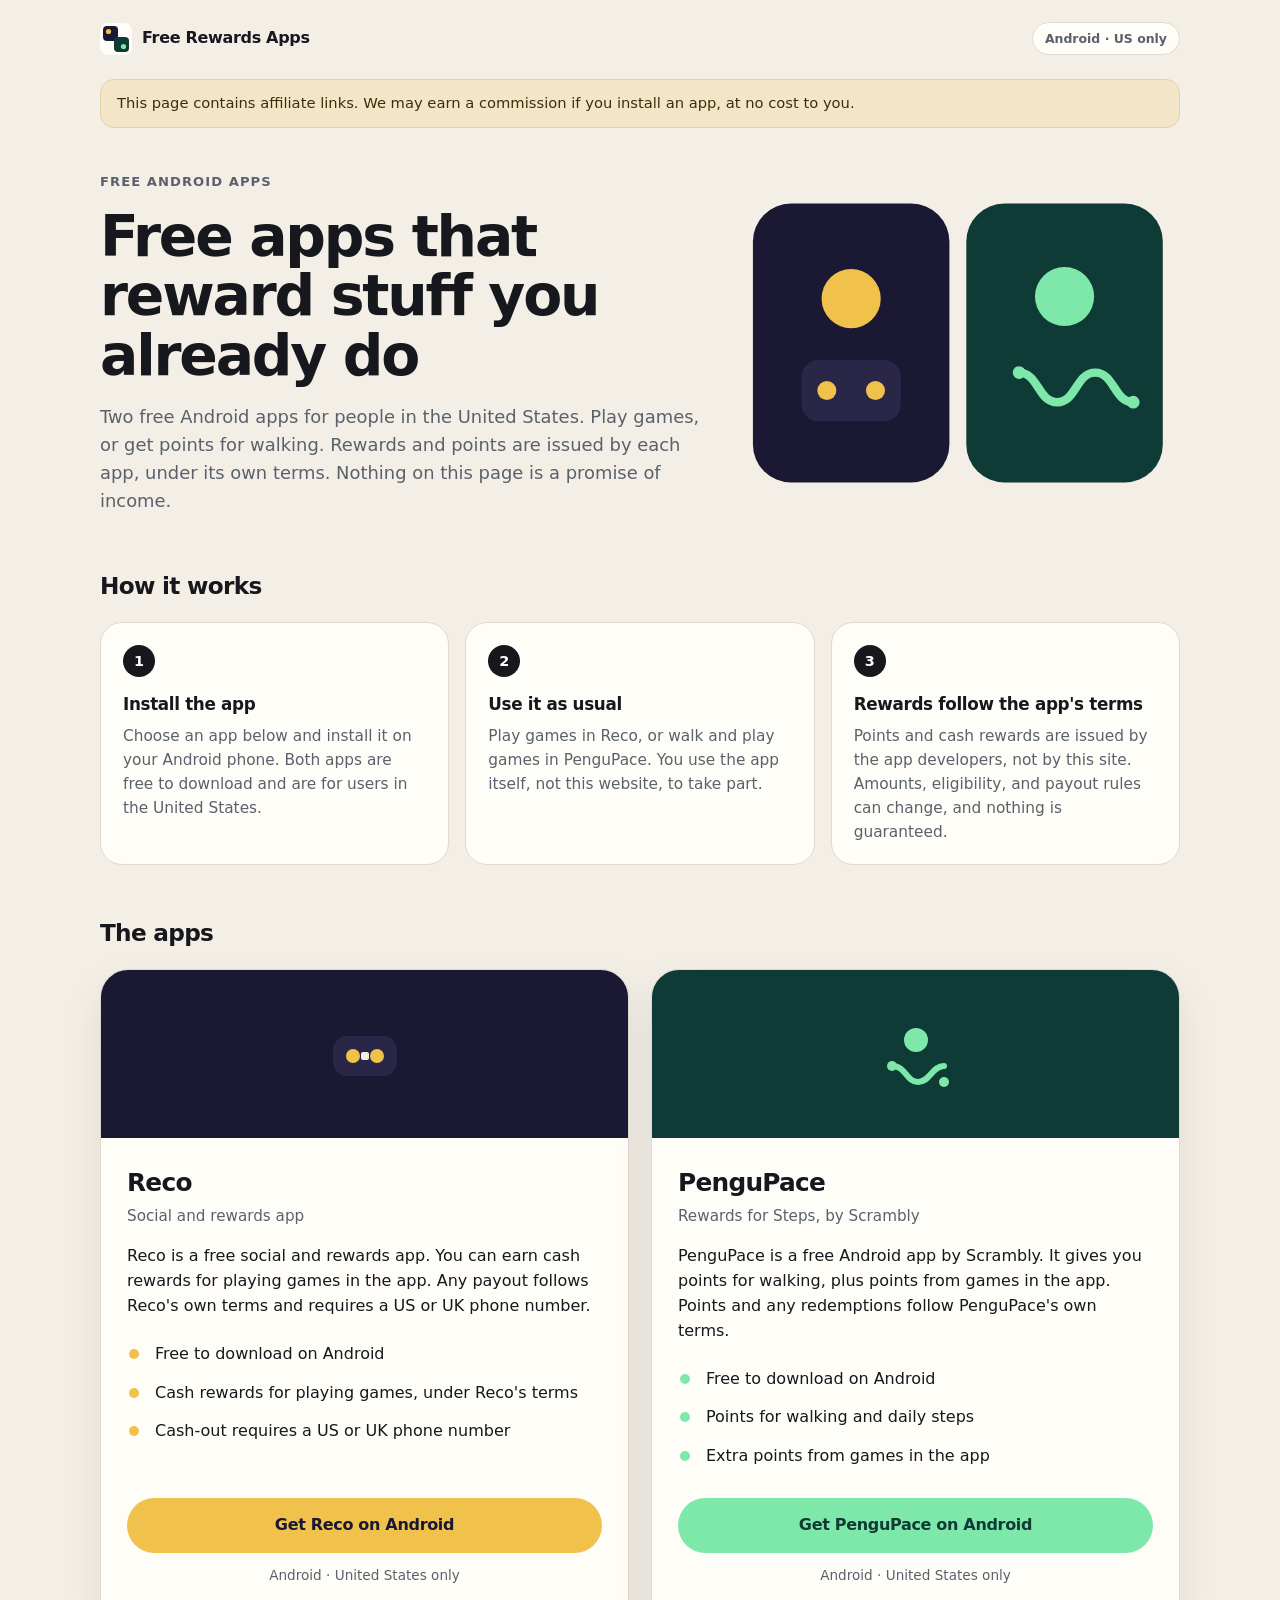
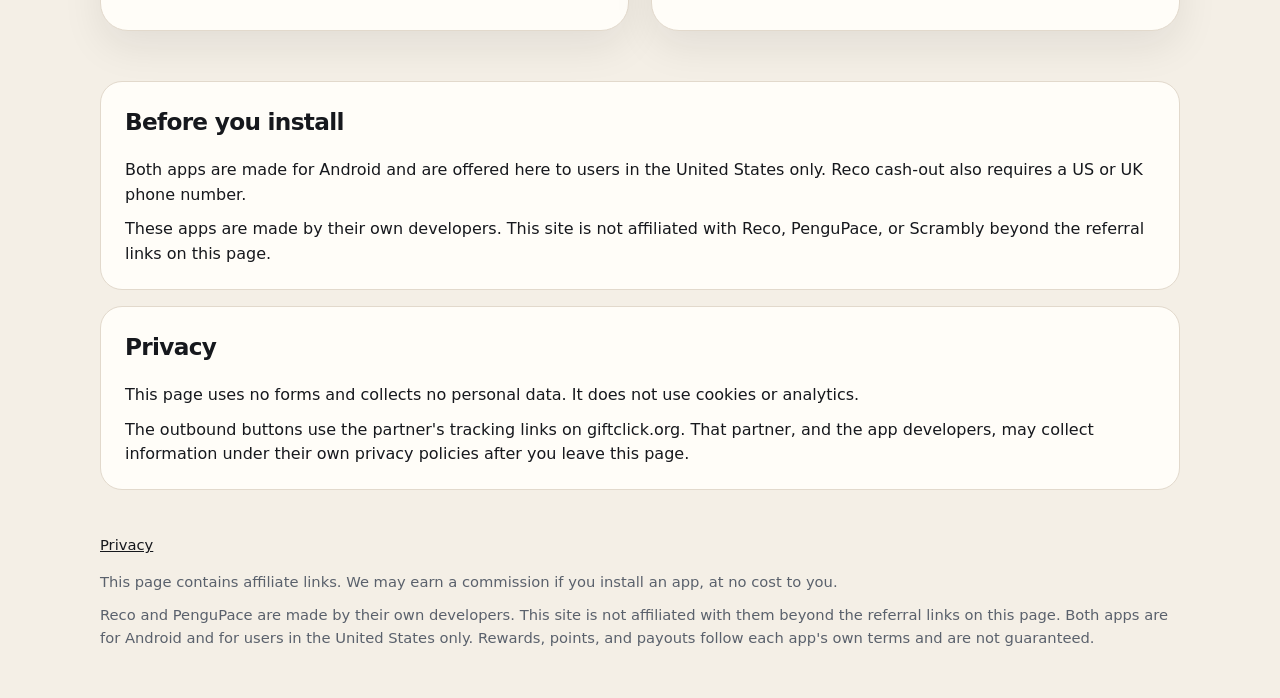
==== index.html @ 518aba95 "Add Meta-ads-friendly bridge page for Reco and PenguPace. Static landing page with affiliate disclos" ====
<!DOCTYPE html>
<html lang="en">
<head>
  <meta charset="utf-8">
  <meta name="viewport" content="width=device-width, initial-scale=1, viewport-fit=cover">
  <title>Free apps that reward stuff you already do</title>
  <meta name="description" content="Two free Android apps for people in the United States. Reco offers cash rewards for playing games. PenguPace gives points for walking and games. Rewards follow each app's own terms.">
  <link rel="canonical" href="https://emressp.github.io/free-rewards-apps/">
  <link rel="icon" href="favicon.svg" type="image/svg+xml">
  <link rel="apple-touch-icon" href="apple-touch-icon.png">
  <meta name="theme-color" content="#f4efe6">
  <meta name="robots" content="index,follow">
  <meta property="og:type" content="website">
  <meta property="og:site_name" content="Free Rewards Apps">
  <meta property="og:title" content="Free apps that reward stuff you already do">
  <meta property="og:description" content="Two free Android apps for people in the United States. Reco offers cash rewards for playing games. PenguPace gives points for walking and games.">
  <meta property="og:url" content="https://emressp.github.io/free-rewards-apps/">
  <meta property="og:image" content="https://emressp.github.io/free-rewards-apps/og.png">
  <meta property="og:image:width" content="1200">
  <meta property="og:image:height" content="630">
  <meta property="og:image:alt" content="Free apps that reward stuff you already do. Reco and PenguPace. Affiliate links. Rewards follow each app's own terms.">
  <meta name="twitter:card" content="summary_large_image">
  <meta name="twitter:title" content="Free apps that reward stuff you already do">
  <meta name="twitter:description" content="Two free Android apps for people in the United States. Reco offers cash rewards for playing games. PenguPace gives points for walking and games.">
  <meta name="twitter:image" content="https://emressp.github.io/free-rewards-apps/og.png">
  <style>
    :root {
      --bg: #f4efe6;
      --paper: #fffdf8;
      --ink: #16181d;
      --muted: #5a616c;
      --line: #e2d9cc;
      --reco: #1b1833;
      --reco-accent: #f0c14b;
      --pengu: #0e3b36;
      --pengu-accent: #7ee8aa;
      --focus: #1d4ed8;
      --warn: #f3e6c8;
      --warn-ink: #3d2e0a;
      --radius: 22px;
      --shadow: 0 16px 40px rgba(22, 24, 29, 0.08);
    }
    * { box-sizing: border-box; margin: 0; padding: 0; }
    html { scroll-behavior: smooth; }
    body {
      font-family: "Segoe UI", "Helvetica Neue", system-ui, -apple-system, Roboto, Arial, sans-serif;
      background: var(--bg);
      color: var(--ink);
      line-height: 1.55;
      -webkit-font-smoothing: antialiased;
      text-rendering: optimizeLegibility;
    }
    a { color: inherit; }
    .skip {
      position: absolute;
      left: 12px;
      top: -48px;
      background: var(--ink);
      color: #fff;
      padding: 8px 12px;
      border-radius: 8px;
      z-index: 10;
    }
    .skip:focus { top: 12px; }
    .wrap {
      width: min(1080px, calc(100% - 40px));
      margin: 0 auto;
    }
    header.site {
      display: flex;
      align-items: center;
      justify-content: space-between;
      gap: 16px;
      padding: 22px 0 8px;
    }
    .brand {
      display: flex;
      align-items: center;
      gap: 10px;
      font-weight: 700;
      letter-spacing: -0.02em;
      text-decoration: none;
    }
    .mark {
      width: 32px;
      height: 32px;
      flex: none;
    }
    .chip {
      font-size: 0.78rem;
      font-weight: 650;
      color: var(--muted);
      border: 1px solid var(--line);
      background: var(--paper);
      border-radius: 999px;
      padding: 6px 12px;
      white-space: nowrap;
    }
    .disclosure {
      margin: 16px 0 8px;
      background: var(--warn);
      color: var(--warn-ink);
      border: 1px solid #e4d2a4;
      border-radius: 14px;
      padding: 12px 16px;
      font-size: 0.92rem;
    }
    .hero {
      padding: 36px 0 12px;
      display: grid;
      grid-template-columns: 1.15fr 0.85fr;
      gap: 36px;
      align-items: center;
    }
    .eyebrow {
      font-size: 0.82rem;
      font-weight: 700;
      letter-spacing: 0.08em;
      text-transform: uppercase;
      color: var(--muted);
      margin-bottom: 14px;
    }
    h1 {
      font-size: clamp(2.05rem, 5.4vw, 3.55rem);
      line-height: 1.05;
      letter-spacing: -0.038em;
      font-weight: 800;
      margin-bottom: 18px;
    }
    .lede {
      font-size: 1.12rem;
      color: var(--muted);
      max-width: 38rem;
    }
    .hero-art {
      width: 100%;
      height: auto;
      display: block;
    }
    .section { padding: 42px 0 8px; }
    h2 {
      font-size: 1.45rem;
      letter-spacing: -0.03em;
      margin-bottom: 18px;
    }
    .steps {
      display: grid;
      grid-template-columns: repeat(3, 1fr);
      gap: 16px;
    }
    .step {
      background: var(--paper);
      border: 1px solid var(--line);
      border-radius: var(--radius);
      padding: 22px 22px 20px;
    }
    .num {
      width: 32px;
      height: 32px;
      border-radius: 50%;
      background: var(--ink);
      color: #fff;
      display: grid;
      place-items: center;
      font-weight: 700;
      font-size: 0.9rem;
      margin-bottom: 14px;
    }
    .step h3 {
      font-size: 1.05rem;
      letter-spacing: -0.02em;
      margin-bottom: 8px;
    }
    .step p { color: var(--muted); font-size: 0.96rem; }
    .cards {
      display: grid;
      grid-template-columns: 1fr 1fr;
      gap: 22px;
    }
    .card {
      background: var(--paper);
      border: 1px solid var(--line);
      border-radius: 28px;
      overflow: hidden;
      box-shadow: var(--shadow);
      display: flex;
      flex-direction: column;
    }
    .card-top {
      height: 168px;
      display: grid;
      place-items: center;
      position: relative;
    }
    .card-top.reco { background: var(--reco); }
    .card-top.pengu { background: var(--pengu); }
    .card-top svg { width: 92px; height: 92px; }
    .card-body { padding: 26px 26px 28px; display: flex; flex-direction: column; flex: 1; }
    .app-name {
      font-size: 1.55rem;
      font-weight: 800;
      letter-spacing: -0.03em;
    }
    .app-sub {
      color: var(--muted);
      font-size: 0.95rem;
      margin: 2px 0 14px;
    }
    .card-body > p { margin-bottom: 16px; }
    ul {
      list-style: none;
      margin-bottom: 22px;
    }
    li {
      position: relative;
      padding: 7px 0 7px 28px;
    }
    li::before {
      content: "";
      width: 10px;
      height: 10px;
      border-radius: 50%;
      position: absolute;
      left: 2px;
      top: 14px;
    }
    .reco-card li::before { background: var(--reco-accent); }
    .pengu-card li::before { background: var(--pengu-accent); }
    .cta {
      display: block;
      text-align: center;
      text-decoration: none;
      font-weight: 800;
      letter-spacing: -0.02em;
      border-radius: 999px;
      padding: 15px 18px;
      margin-top: auto;
      min-height: 52px;
    }
    .reco-card .cta {
      background: var(--reco-accent);
      color: var(--reco);
    }
    .pengu-card .cta {
      background: var(--pengu-accent);
      color: var(--pengu);
    }
    .cta:hover { filter: brightness(0.97); }
    .cta:focus-visible,
    a:focus-visible,
    .skip:focus-visible {
      outline: 3px solid var(--focus);
      outline-offset: 3px;
    }
    .fine {
      margin-top: 12px;
      text-align: center;
      color: var(--muted);
      font-size: 0.85rem;
    }
    .note, .privacy {
      background: var(--paper);
      border: 1px solid var(--line);
      border-radius: var(--radius);
      padding: 22px 24px;
    }
    .note p + p, .privacy p + p { margin-top: 10px; }
    .privacy { margin-top: 16px; }
    .privacy a { color: var(--focus); }
    footer.site {
      padding: 36px 0 48px;
      color: var(--muted);
      font-size: 0.92rem;
    }
    footer.site p + p { margin-top: 10px; }
    footer.site nav { margin-bottom: 14px; }
    footer.site a { color: var(--ink); }
    @media (max-width: 800px) {
      .wrap { width: min(1080px, calc(100% - 28px)); }
      .hero, .steps, .cards { grid-template-columns: 1fr; }
      .hero { padding-top: 22px; gap: 20px; }
      .hero-art { max-width: 360px; margin: 0 auto; }
      header.site { padding-top: 16px; }
    }
  </style>
</head>
<body>
  <a class="skip" href="#main">Skip to content</a>
  <div class="wrap">
    <header class="site">
      <a class="brand" href="https://emressp.github.io/free-rewards-apps/">
        <svg class="mark" viewBox="0 0 32 32" aria-hidden="true">
          <rect width="32" height="32" rx="8" fill="#fffdf8"/>
          <rect x="3" y="3" width="15" height="15" rx="4" fill="#1b1833"/>
          <circle cx="8.5" cy="8.5" r="2.6" fill="#f0c14b"/>
          <rect x="14" y="14" width="15" height="15" rx="4" fill="#0e3b36"/>
          <circle cx="23.5" cy="23.5" r="2.6" fill="#7ee8aa"/>
        </svg>
        Free Rewards Apps
      </a>
      <span class="chip">Android · US only</span>
    </header>

    <aside class="disclosure" role="note">
      This page contains affiliate links. We may earn a commission if you install an app, at no cost to you.
    </aside>

    <main id="main">
      <section class="hero">
        <div>
          <p class="eyebrow">Free Android apps</p>
          <h1>Free apps that reward stuff you already do</h1>
          <p class="lede">Two free Android apps for people in the United States. Play games, or get points for walking. Rewards and points are issued by each app, under its own terms. Nothing on this page is a promise of income.</p>
        </div>
        <svg class="hero-art" viewBox="0 0 420 320" role="img" aria-label="Abstract illustration of a game controller and a walking path">
          <rect x="16" y="28" width="186" height="264" rx="36" fill="#1b1833"/>
          <rect x="218" y="28" width="186" height="264" rx="36" fill="#0e3b36"/>
          <circle cx="109" cy="118" r="28" fill="#f0c14b"/>
          <rect x="62" y="176" width="94" height="58" rx="16" fill="#2a2648"/>
          <circle cx="86" cy="205" r="9" fill="#f0c14b"/>
          <circle cx="132" cy="205" r="9" fill="#f0c14b"/>
          <circle cx="311" cy="116" r="28" fill="#7ee8aa"/>
          <path d="M268 188c18 0 18 28 36 28s18-28 36-28 18 28 36 28" fill="none" stroke="#7ee8aa" stroke-width="8" stroke-linecap="round"/>
          <circle cx="268" cy="188" r="6" fill="#7ee8aa"/>
          <circle cx="376" cy="216" r="6" fill="#7ee8aa"/>
        </svg>
      </section>

      <section class="section" aria-labelledby="how-title">
        <h2 id="how-title">How it works</h2>
        <div class="steps">
          <article class="step">
            <div class="num">1</div>
            <h3>Install the app</h3>
            <p>Choose an app below and install it on your Android phone. Both apps are free to download and are for users in the United States.</p>
          </article>
          <article class="step">
            <div class="num">2</div>
            <h3>Use it as usual</h3>
            <p>Play games in Reco, or walk and play games in PenguPace. You use the app itself, not this website, to take part.</p>
          </article>
          <article class="step">
            <div class="num">3</div>
            <h3>Rewards follow the app's terms</h3>
            <p>Points and cash rewards are issued by the app developers, not by this site. Amounts, eligibility, and payout rules can change, and nothing is guaranteed.</p>
          </article>
        </div>
      </section>

      <section class="section" aria-labelledby="apps-title">
        <h2 id="apps-title">The apps</h2>
        <div class="cards">
          <article class="card reco-card">
            <div class="card-top reco" aria-hidden="true">
              <svg viewBox="0 0 92 92" fill="none">
                <rect x="14" y="28" width="64" height="40" rx="14" fill="#2a2648"/>
                <circle cx="34" cy="48" r="7" fill="#f0c14b"/>
                <circle cx="58" cy="48" r="7" fill="#f0c14b"/>
                <rect x="42" y="44" width="8" height="8" rx="2" fill="#f4efe6"/>
              </svg>
            </div>
            <div class="card-body">
              <h3 class="app-name">Reco</h3>
              <p class="app-sub">Social and rewards app</p>
              <p>Reco is a free social and rewards app. You can earn cash rewards for playing games in the app. Any payout follows Reco's own terms and requires a US or UK phone number.</p>
              <ul>
                <li>Free to download on Android</li>
                <li>Cash rewards for playing games, under Reco's terms</li>
                <li>Cash-out requires a US or UK phone number</li>
              </ul>
              <a class="cta" href="https://giftclick.org/?offer_id=5282&amp;aff_id=203386" target="_blank" rel="nofollow sponsored noopener">Get Reco on Android</a>
              <p class="fine">Android · United States only</p>
            </div>
          </article>

          <article class="card pengu-card">
            <div class="card-top pengu" aria-hidden="true">
              <svg viewBox="0 0 92 92" fill="none">
                <path d="M22 58c14 0 14 16 26 16s14-16 26-16" stroke="#7ee8aa" stroke-width="6" stroke-linecap="round"/>
                <circle cx="22" cy="58" r="5" fill="#7ee8aa"/>
                <circle cx="74" cy="74" r="5" fill="#7ee8aa"/>
                <circle cx="46" cy="32" r="12" fill="#7ee8aa"/>
              </svg>
            </div>
            <div class="card-body">
              <h3 class="app-name">PenguPace</h3>
              <p class="app-sub">Rewards for Steps, by Scrambly</p>
              <p>PenguPace is a free Android app by Scrambly. It gives you points for walking, plus points from games in the app. Points and any redemptions follow PenguPace's own terms.</p>
              <ul>
                <li>Free to download on Android</li>
                <li>Points for walking and daily steps</li>
                <li>Extra points from games in the app</li>
              </ul>
              <a class="cta" href="https://giftclick.org/?offer_id=5035&amp;aff_id=203386" target="_blank" rel="nofollow sponsored noopener">Get PenguPace on Android</a>
              <p class="fine">Android · United States only</p>
            </div>
          </article>
        </div>
      </section>

      <section class="section">
        <div class="note">
          <h2>Before you install</h2>
          <p>Both apps are made for Android and are offered here to users in the United States only. Reco cash-out also requires a US or UK phone number.</p>
          <p>These apps are made by their own developers. This site is not affiliated with Reco, PenguPace, or Scrambly beyond the referral links on this page.</p>
        </div>
        <section class="privacy" id="privacy" aria-labelledby="privacy-title">
          <h2 id="privacy-title">Privacy</h2>
          <p>This page uses no forms and collects no personal data. It does not use cookies or analytics.</p>
          <p>The outbound buttons use the partner's tracking links on giftclick.org. That partner, and the app developers, may collect information under their own privacy policies after you leave this page.</p>
        </section>
      </section>
    </main>

    <footer class="site">
      <nav><a href="#privacy">Privacy</a></nav>
      <p>This page contains affiliate links. We may earn a commission if you install an app, at no cost to you.</p>
      <p>Reco and PenguPace are made by their own developers. This site is not affiliated with them beyond the referral links on this page. Both apps are for Android and for users in the United States only. Rewards, points, and payouts follow each app's own terms and are not guaranteed.</p>
    </footer>
  </div>
</body>
</html>
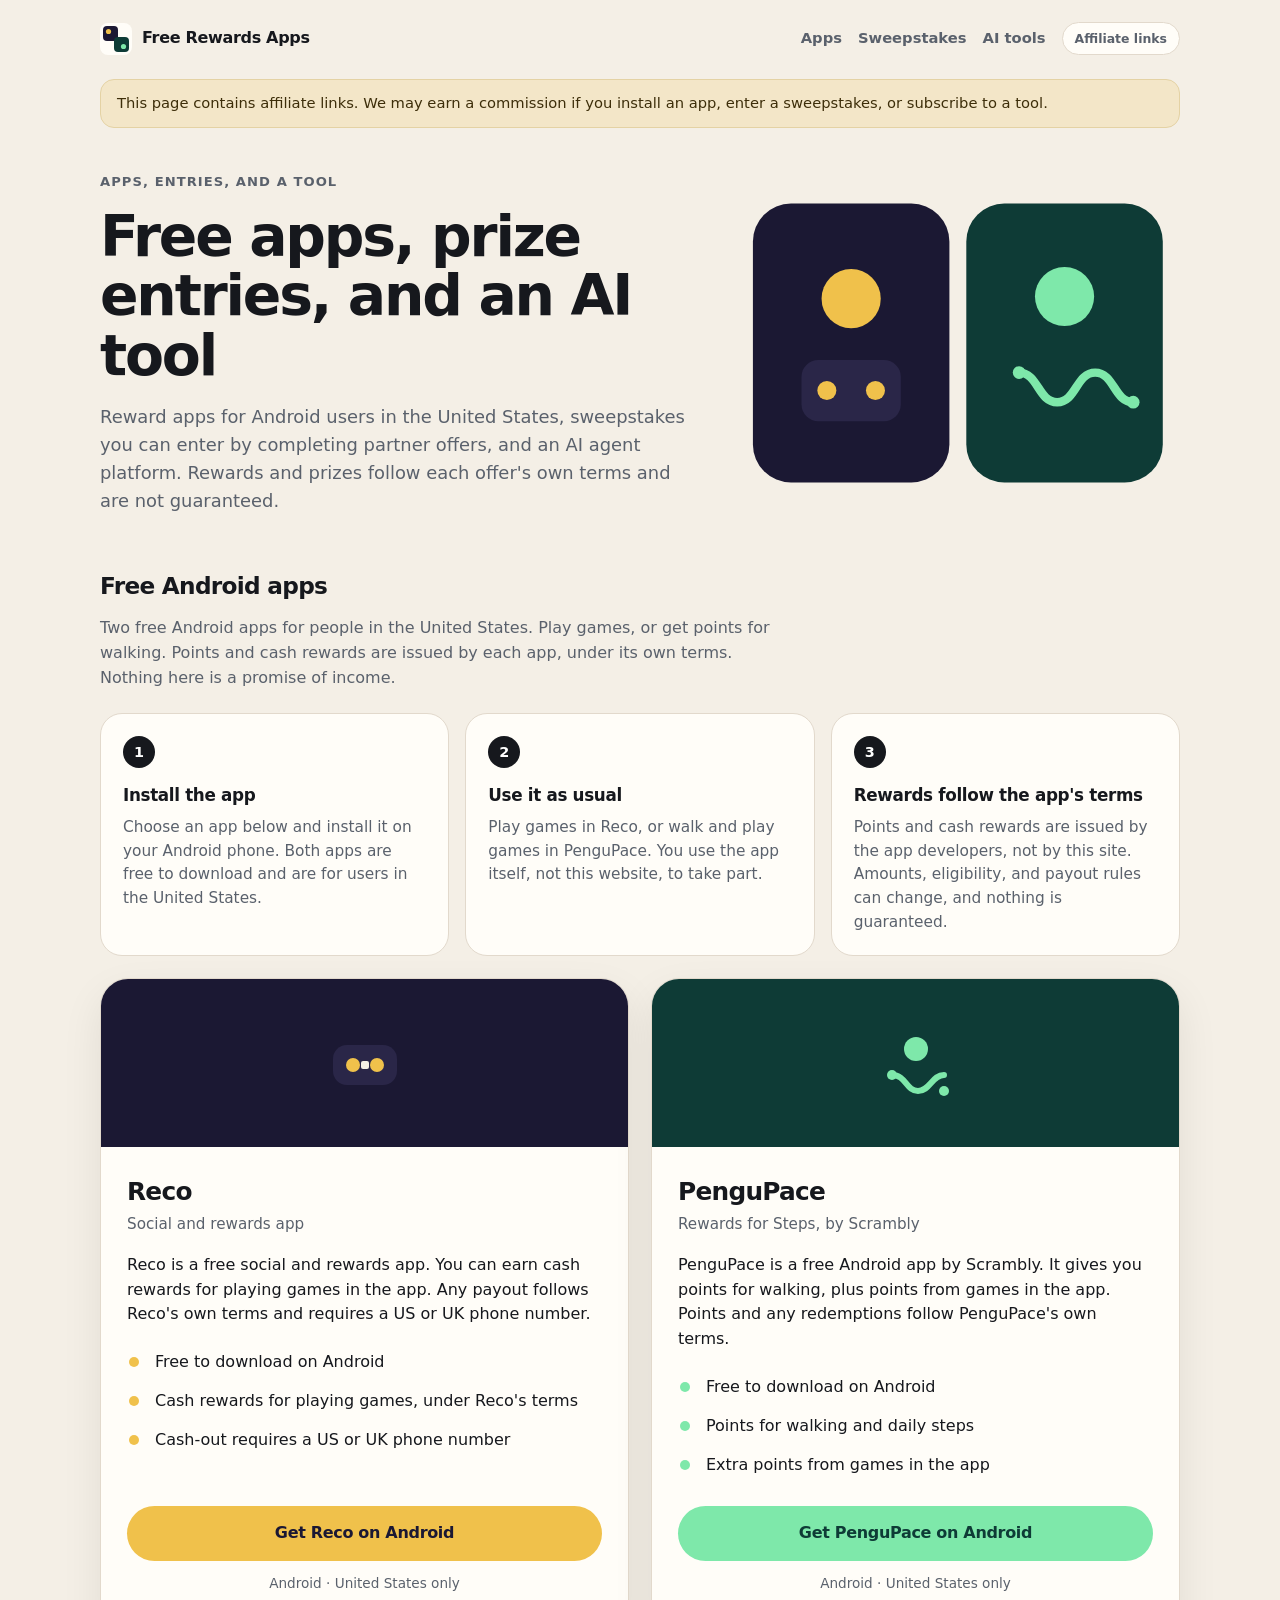
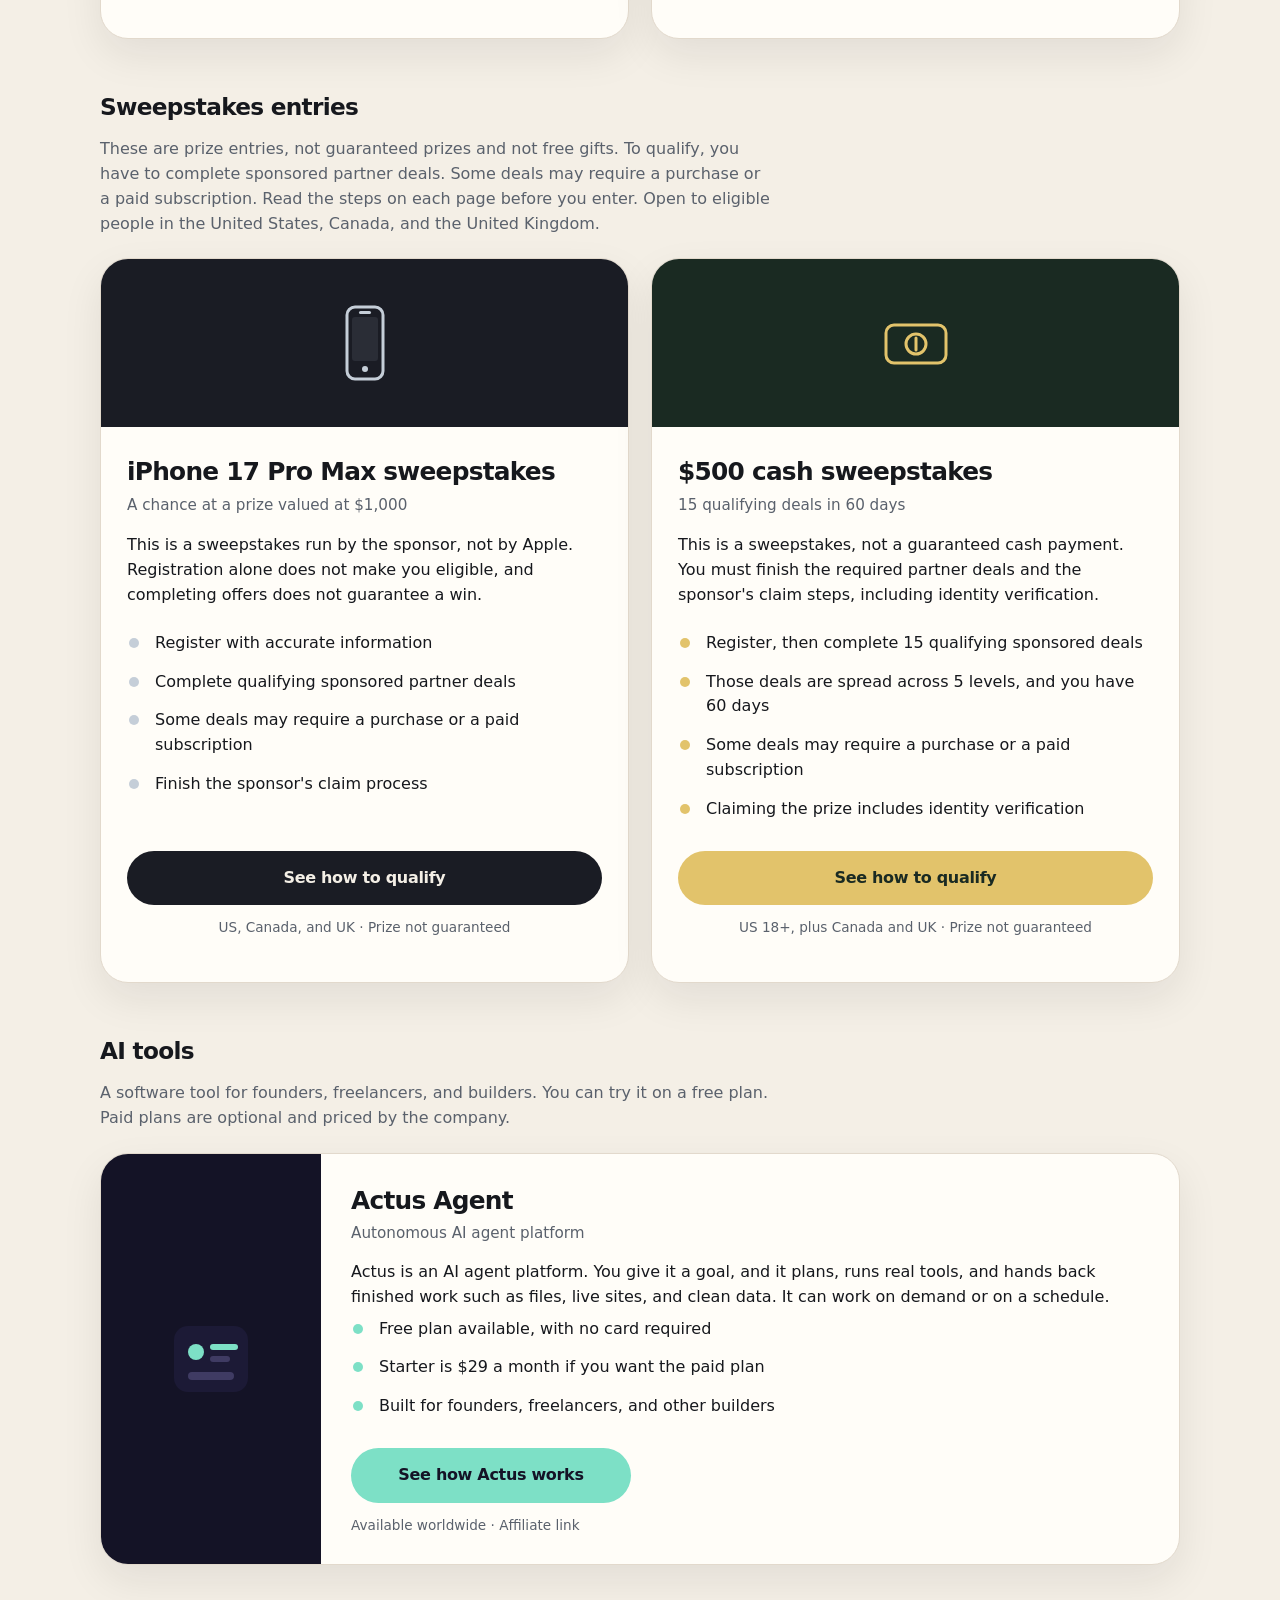
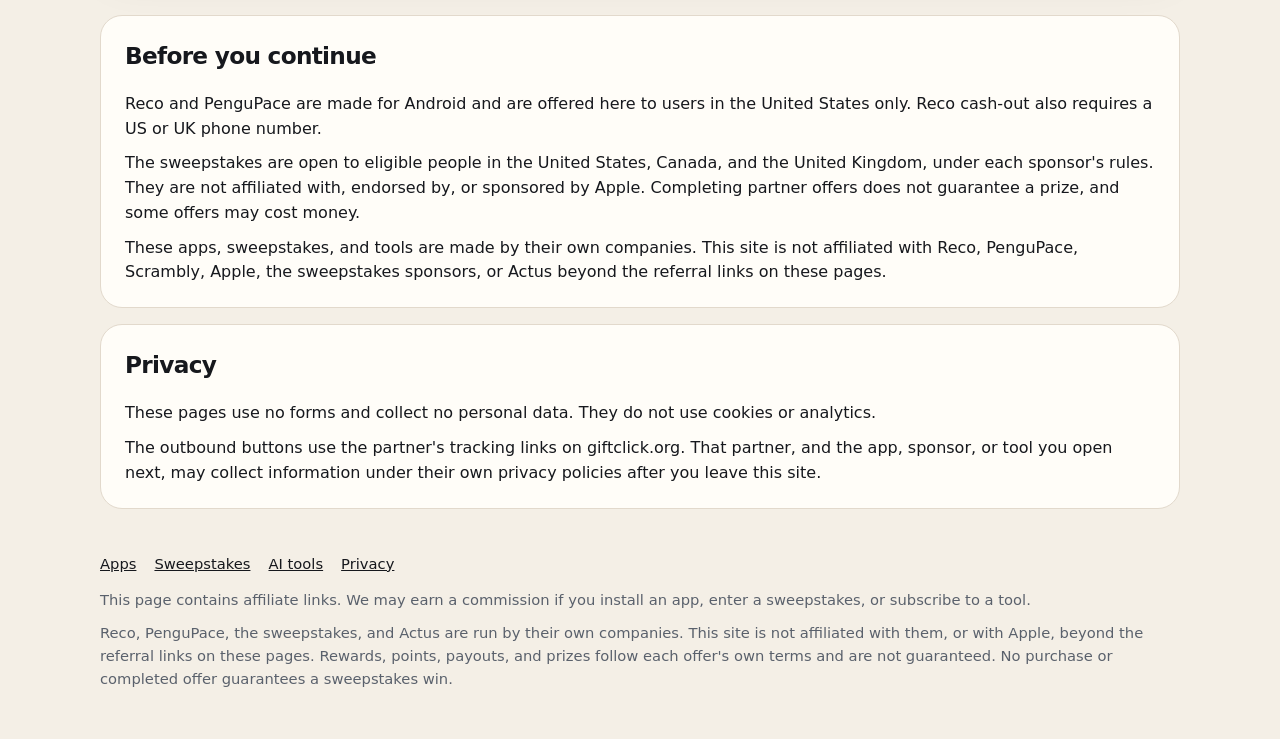
==== commit 46967370: "Add sweepstakes and Actus Agent pages with clear qualification steps. The homepage now points to ded" ====
--- a/index.html
+++ b/index.html
@@ -3,286 +3,27 @@
 <head>
   <meta charset="utf-8">
   <meta name="viewport" content="width=device-width, initial-scale=1, viewport-fit=cover">
-  <title>Free apps that reward stuff you already do</title>
-  <meta name="description" content="Two free Android apps for people in the United States. Reco offers cash rewards for playing games. PenguPace gives points for walking and games. Rewards follow each app's own terms.">
+  <title>Free apps, prize entries, and an AI tool</title>
+  <meta name="description" content="Android reward apps for people in the United States, sweepstakes you can enter by completing partner offers, and an AI agent platform. Affiliate links. Rewards and prizes follow each offer's own terms and are not guaranteed.">
   <link rel="canonical" href="https://emressp.github.io/free-rewards-apps/">
   <link rel="icon" href="favicon.svg" type="image/svg+xml">
   <link rel="apple-touch-icon" href="apple-touch-icon.png">
+  <link rel="stylesheet" href="styles.css">
   <meta name="theme-color" content="#f4efe6">
   <meta name="robots" content="index,follow">
   <meta property="og:type" content="website">
   <meta property="og:site_name" content="Free Rewards Apps">
-  <meta property="og:title" content="Free apps that reward stuff you already do">
-  <meta property="og:description" content="Two free Android apps for people in the United States. Reco offers cash rewards for playing games. PenguPace gives points for walking and games.">
+  <meta property="og:title" content="Free apps, prize entries, and an AI tool">
+  <meta property="og:description" content="Android reward apps for people in the United States, sweepstakes you can enter by completing partner offers, and an AI agent platform. Affiliate links. Prizes are not guaranteed.">
   <meta property="og:url" content="https://emressp.github.io/free-rewards-apps/">
   <meta property="og:image" content="https://emressp.github.io/free-rewards-apps/og.png">
   <meta property="og:image:width" content="1200">
   <meta property="og:image:height" content="630">
-  <meta property="og:image:alt" content="Free apps that reward stuff you already do. Reco and PenguPace. Affiliate links. Rewards follow each app's own terms.">
+  <meta property="og:image:alt" content="Free apps, prize entries, and an AI tool. Affiliate links. Rewards and prizes follow each offer's own terms.">
   <meta name="twitter:card" content="summary_large_image">
-  <meta name="twitter:title" content="Free apps that reward stuff you already do">
-  <meta name="twitter:description" content="Two free Android apps for people in the United States. Reco offers cash rewards for playing games. PenguPace gives points for walking and games.">
+  <meta name="twitter:title" content="Free apps, prize entries, and an AI tool">
+  <meta name="twitter:description" content="Android reward apps, sweepstakes with qualifying partner offers, and an AI agent platform. Affiliate links. Prizes are not guaranteed.">
   <meta name="twitter:image" content="https://emressp.github.io/free-rewards-apps/og.png">
-  <style>
-    :root {
-      --bg: #f4efe6;
-      --paper: #fffdf8;
-      --ink: #16181d;
-      --muted: #5a616c;
-      --line: #e2d9cc;
-      --reco: #1b1833;
-      --reco-accent: #f0c14b;
-      --pengu: #0e3b36;
-      --pengu-accent: #7ee8aa;
-      --focus: #1d4ed8;
-      --warn: #f3e6c8;
-      --warn-ink: #3d2e0a;
-      --radius: 22px;
-      --shadow: 0 16px 40px rgba(22, 24, 29, 0.08);
-    }
-    * { box-sizing: border-box; margin: 0; padding: 0; }
-    html { scroll-behavior: smooth; }
-    body {
-      font-family: "Segoe UI", "Helvetica Neue", system-ui, -apple-system, Roboto, Arial, sans-serif;
-      background: var(--bg);
-      color: var(--ink);
-      line-height: 1.55;
-      -webkit-font-smoothing: antialiased;
-      text-rendering: optimizeLegibility;
-    }
-    a { color: inherit; }
-    .skip {
-      position: absolute;
-      left: 12px;
-      top: -48px;
-      background: var(--ink);
-      color: #fff;
-      padding: 8px 12px;
-      border-radius: 8px;
-      z-index: 10;
-    }
-    .skip:focus { top: 12px; }
-    .wrap {
-      width: min(1080px, calc(100% - 40px));
-      margin: 0 auto;
-    }
-    header.site {
-      display: flex;
-      align-items: center;
-      justify-content: space-between;
-      gap: 16px;
-      padding: 22px 0 8px;
-    }
-    .brand {
-      display: flex;
-      align-items: center;
-      gap: 10px;
-      font-weight: 700;
-      letter-spacing: -0.02em;
-      text-decoration: none;
-    }
-    .mark {
-      width: 32px;
-      height: 32px;
-      flex: none;
-    }
-    .chip {
-      font-size: 0.78rem;
-      font-weight: 650;
-      color: var(--muted);
-      border: 1px solid var(--line);
-      background: var(--paper);
-      border-radius: 999px;
-      padding: 6px 12px;
-      white-space: nowrap;
-    }
-    .disclosure {
-      margin: 16px 0 8px;
-      background: var(--warn);
-      color: var(--warn-ink);
-      border: 1px solid #e4d2a4;
-      border-radius: 14px;
-      padding: 12px 16px;
-      font-size: 0.92rem;
-    }
-    .hero {
-      padding: 36px 0 12px;
-      display: grid;
-      grid-template-columns: 1.15fr 0.85fr;
-      gap: 36px;
-      align-items: center;
-    }
-    .eyebrow {
-      font-size: 0.82rem;
-      font-weight: 700;
-      letter-spacing: 0.08em;
-      text-transform: uppercase;
-      color: var(--muted);
-      margin-bottom: 14px;
-    }
-    h1 {
-      font-size: clamp(2.05rem, 5.4vw, 3.55rem);
-      line-height: 1.05;
-      letter-spacing: -0.038em;
-      font-weight: 800;
-      margin-bottom: 18px;
-    }
-    .lede {
-      font-size: 1.12rem;
-      color: var(--muted);
-      max-width: 38rem;
-    }
-    .hero-art {
-      width: 100%;
-      height: auto;
-      display: block;
-    }
-    .section { padding: 42px 0 8px; }
-    h2 {
-      font-size: 1.45rem;
-      letter-spacing: -0.03em;
-      margin-bottom: 18px;
-    }
-    .steps {
-      display: grid;
-      grid-template-columns: repeat(3, 1fr);
-      gap: 16px;
-    }
-    .step {
-      background: var(--paper);
-      border: 1px solid var(--line);
-      border-radius: var(--radius);
-      padding: 22px 22px 20px;
-    }
-    .num {
-      width: 32px;
-      height: 32px;
-      border-radius: 50%;
-      background: var(--ink);
-      color: #fff;
-      display: grid;
-      place-items: center;
-      font-weight: 700;
-      font-size: 0.9rem;
-      margin-bottom: 14px;
-    }
-    .step h3 {
-      font-size: 1.05rem;
-      letter-spacing: -0.02em;
-      margin-bottom: 8px;
-    }
-    .step p { color: var(--muted); font-size: 0.96rem; }
-    .cards {
-      display: grid;
-      grid-template-columns: 1fr 1fr;
-      gap: 22px;
-    }
-    .card {
-      background: var(--paper);
-      border: 1px solid var(--line);
-      border-radius: 28px;
-      overflow: hidden;
-      box-shadow: var(--shadow);
-      display: flex;
-      flex-direction: column;
-    }
-    .card-top {
-      height: 168px;
-      display: grid;
-      place-items: center;
-      position: relative;
-    }
-    .card-top.reco { background: var(--reco); }
-    .card-top.pengu { background: var(--pengu); }
-    .card-top svg { width: 92px; height: 92px; }
-    .card-body { padding: 26px 26px 28px; display: flex; flex-direction: column; flex: 1; }
-    .app-name {
-      font-size: 1.55rem;
-      font-weight: 800;
-      letter-spacing: -0.03em;
-    }
-    .app-sub {
-      color: var(--muted);
-      font-size: 0.95rem;
-      margin: 2px 0 14px;
-    }
-    .card-body > p { margin-bottom: 16px; }
-    ul {
-      list-style: none;
-      margin-bottom: 22px;
-    }
-    li {
-      position: relative;
-      padding: 7px 0 7px 28px;
-    }
-    li::before {
-      content: "";
-      width: 10px;
-      height: 10px;
-      border-radius: 50%;
-      position: absolute;
-      left: 2px;
-      top: 14px;
-    }
-    .reco-card li::before { background: var(--reco-accent); }
-    .pengu-card li::before { background: var(--pengu-accent); }
-    .cta {
-      display: block;
-      text-align: center;
-      text-decoration: none;
-      font-weight: 800;
-      letter-spacing: -0.02em;
-      border-radius: 999px;
-      padding: 15px 18px;
-      margin-top: auto;
-      min-height: 52px;
-    }
-    .reco-card .cta {
-      background: var(--reco-accent);
-      color: var(--reco);
-    }
-    .pengu-card .cta {
-      background: var(--pengu-accent);
-      color: var(--pengu);
-    }
-    .cta:hover { filter: brightness(0.97); }
-    .cta:focus-visible,
-    a:focus-visible,
-    .skip:focus-visible {
-      outline: 3px solid var(--focus);
-      outline-offset: 3px;
-    }
-    .fine {
-      margin-top: 12px;
-      text-align: center;
-      color: var(--muted);
-      font-size: 0.85rem;
-    }
-    .note, .privacy {
-      background: var(--paper);
-      border: 1px solid var(--line);
-      border-radius: var(--radius);
-      padding: 22px 24px;
-    }
-    .note p + p, .privacy p + p { margin-top: 10px; }
-    .privacy { margin-top: 16px; }
-    .privacy a { color: var(--focus); }
-    footer.site {
-      padding: 36px 0 48px;
-      color: var(--muted);
-      font-size: 0.92rem;
-    }
-    footer.site p + p { margin-top: 10px; }
-    footer.site nav { margin-bottom: 14px; }
-    footer.site a { color: var(--ink); }
-    @media (max-width: 800px) {
-      .wrap { width: min(1080px, calc(100% - 28px)); }
-      .hero, .steps, .cards { grid-template-columns: 1fr; }
-      .hero { padding-top: 22px; gap: 20px; }
-      .hero-art { max-width: 360px; margin: 0 auto; }
-      header.site { padding-top: 16px; }
-    }
-  </style>
 </head>
 <body>
   <a class="skip" href="#main">Skip to content</a>
@@ -298,21 +39,26 @@
         </svg>
         Free Rewards Apps
       </a>
-      <span class="chip">Android · US only</span>
+      <nav class="nav" aria-label="Primary">
+        <a href="#apps">Apps</a>
+        <a href="#sweepstakes">Sweepstakes</a>
+        <a href="#ai-tools">AI tools</a>
+        <span class="chip">Affiliate links</span>
+      </nav>
     </header>
 
     <aside class="disclosure" role="note">
-      This page contains affiliate links. We may earn a commission if you install an app, at no cost to you.
+      This page contains affiliate links. We may earn a commission if you install an app, enter a sweepstakes, or subscribe to a tool.
     </aside>
 
     <main id="main">
       <section class="hero">
         <div>
-          <p class="eyebrow">Free Android apps</p>
-          <h1>Free apps that reward stuff you already do</h1>
-          <p class="lede">Two free Android apps for people in the United States. Play games, or get points for walking. Rewards and points are issued by each app, under its own terms. Nothing on this page is a promise of income.</p>
-        </div>
-        <svg class="hero-art" viewBox="0 0 420 320" role="img" aria-label="Abstract illustration of a game controller and a walking path">
+          <p class="eyebrow">Apps, entries, and a tool</p>
+          <h1>Free apps, prize entries, and an AI tool</h1>
+          <p class="lede">Reward apps for Android users in the United States, sweepstakes you can enter by completing partner offers, and an AI agent platform. Rewards and prizes follow each offer's own terms and are not guaranteed.</p>
+        </div>
+        <svg class="hero-art" viewBox="0 0 420 320" role="img" aria-label="Abstract illustration of a game controller, a walking path, a phone, and a simple tool mark">
           <rect x="16" y="28" width="186" height="264" rx="36" fill="#1b1833"/>
           <rect x="218" y="28" width="186" height="264" rx="36" fill="#0e3b36"/>
           <circle cx="109" cy="118" r="28" fill="#f0c14b"/>
@@ -326,9 +72,10 @@
         </svg>
       </section>
 
-      <section class="section" aria-labelledby="how-title">
-        <h2 id="how-title">How it works</h2>
-        <div class="steps">
+      <section class="section" id="apps" aria-labelledby="apps-title">
+        <h2 id="apps-title">Free Android apps</h2>
+        <p class="section-intro">Two free Android apps for people in the United States. Play games, or get points for walking. Points and cash rewards are issued by each app, under its own terms. Nothing here is a promise of income.</p>
+        <div class="steps" style="margin-bottom:22px">
           <article class="step">
             <div class="num">1</div>
             <h3>Install the app</h3>
@@ -345,10 +92,6 @@
             <p>Points and cash rewards are issued by the app developers, not by this site. Amounts, eligibility, and payout rules can change, and nothing is guaranteed.</p>
           </article>
         </div>
-      </section>
-
-      <section class="section" aria-labelledby="apps-title">
-        <h2 id="apps-title">The apps</h2>
         <div class="cards">
           <article class="card reco-card">
             <div class="card-top reco" aria-hidden="true">
@@ -398,24 +141,111 @@
         </div>
       </section>
 
+      <section class="section" id="sweepstakes" aria-labelledby="sweepstakes-title">
+        <h2 id="sweepstakes-title">Sweepstakes entries</h2>
+        <p class="section-intro">These are prize entries, not guaranteed prizes and not free gifts. To qualify, you have to complete sponsored partner deals. Some deals may require a purchase or a paid subscription. Read the steps on each page before you enter. Open to eligible people in the United States, Canada, and the United Kingdom.</p>
+        <div class="cards">
+          <article class="card iphone-card">
+            <div class="card-top iphone" aria-hidden="true">
+              <svg viewBox="0 0 92 92" fill="none">
+                <rect x="28" y="10" width="36" height="72" rx="8" stroke="#c5ced8" stroke-width="3"/>
+                <rect x="33" y="20" width="26" height="44" rx="3" fill="#2a2d36"/>
+                <rect x="40" y="14" width="12" height="3" rx="1.5" fill="#c5ced8"/>
+                <circle cx="46" cy="72" r="3" fill="#c5ced8"/>
+              </svg>
+            </div>
+            <div class="card-body">
+              <h3 class="app-name">iPhone 17 Pro Max sweepstakes</h3>
+              <p class="app-sub">A chance at a prize valued at $1,000</p>
+              <p>This is a sweepstakes run by the sponsor, not by Apple. Registration alone does not make you eligible, and completing offers does not guarantee a win.</p>
+              <ul>
+                <li>Register with accurate information</li>
+                <li>Complete qualifying sponsored partner deals</li>
+                <li>Some deals may require a purchase or a paid subscription</li>
+                <li>Finish the sponsor's claim process</li>
+              </ul>
+              <a class="cta" href="iphone-rewards/">See how to qualify</a>
+              <p class="fine">US, Canada, and UK · Prize not guaranteed</p>
+            </div>
+          </article>
+
+          <article class="card cash-card">
+            <div class="card-top cash" aria-hidden="true">
+              <svg viewBox="0 0 92 92" fill="none">
+                <rect x="16" y="28" width="60" height="38" rx="8" stroke="#e2c36b" stroke-width="3"/>
+                <circle cx="46" cy="47" r="10" stroke="#e2c36b" stroke-width="3"/>
+                <path d="M46 41v12" stroke="#e2c36b" stroke-width="3" stroke-linecap="round"/>
+              </svg>
+            </div>
+            <div class="card-body">
+              <h3 class="app-name">$500 cash sweepstakes</h3>
+              <p class="app-sub">15 qualifying deals in 60 days</p>
+              <p>This is a sweepstakes, not a guaranteed cash payment. You must finish the required partner deals and the sponsor's claim steps, including identity verification.</p>
+              <ul>
+                <li>Register, then complete 15 qualifying sponsored deals</li>
+                <li>Those deals are spread across 5 levels, and you have 60 days</li>
+                <li>Some deals may require a purchase or a paid subscription</li>
+                <li>Claiming the prize includes identity verification</li>
+              </ul>
+              <a class="cta" href="cash-rewards/">See how to qualify</a>
+              <p class="fine">US 18+, plus Canada and UK · Prize not guaranteed</p>
+            </div>
+          </article>
+        </div>
+      </section>
+
+      <section class="section" id="ai-tools" aria-labelledby="ai-title">
+        <h2 id="ai-title">AI tools</h2>
+        <p class="section-intro">A software tool for founders, freelancers, and builders. You can try it on a free plan. Paid plans are optional and priced by the company.</p>
+        <article class="feature actus-card">
+          <div class="feature-art actus" aria-hidden="true">
+            <svg viewBox="0 0 110 110" fill="none">
+              <rect x="18" y="22" width="74" height="66" rx="14" fill="#1c1a36"/>
+              <circle cx="40" cy="48" r="8" fill="#7de0c6"/>
+              <rect x="54" y="40" width="28" height="6" rx="3" fill="#7de0c6"/>
+              <rect x="54" y="52" width="20" height="6" rx="3" fill="#3f3b63"/>
+              <rect x="32" y="68" width="46" height="8" rx="4" fill="#3f3b63"/>
+            </svg>
+          </div>
+          <div class="feature-body">
+            <h3 class="app-name">Actus Agent</h3>
+            <p class="app-sub">Autonomous AI agent platform</p>
+            <p>Actus is an AI agent platform. You give it a goal, and it plans, runs real tools, and hands back finished work such as files, live sites, and clean data. It can work on demand or on a schedule.</p>
+            <ul class="bullets">
+              <li>Free plan available, with no card required</li>
+              <li>Starter is $29 a month if you want the paid plan</li>
+              <li>Built for founders, freelancers, and other builders</li>
+            </ul>
+            <a class="cta" href="actus-agent/">See how Actus works</a>
+            <p class="fine">Available worldwide · Affiliate link</p>
+          </div>
+        </article>
+      </section>
+
       <section class="section">
         <div class="note">
-          <h2>Before you install</h2>
-          <p>Both apps are made for Android and are offered here to users in the United States only. Reco cash-out also requires a US or UK phone number.</p>
-          <p>These apps are made by their own developers. This site is not affiliated with Reco, PenguPace, or Scrambly beyond the referral links on this page.</p>
+          <h2>Before you continue</h2>
+          <p>Reco and PenguPace are made for Android and are offered here to users in the United States only. Reco cash-out also requires a US or UK phone number.</p>
+          <p>The sweepstakes are open to eligible people in the United States, Canada, and the United Kingdom, under each sponsor's rules. They are not affiliated with, endorsed by, or sponsored by Apple. Completing partner offers does not guarantee a prize, and some offers may cost money.</p>
+          <p>These apps, sweepstakes, and tools are made by their own companies. This site is not affiliated with Reco, PenguPace, Scrambly, Apple, the sweepstakes sponsors, or Actus beyond the referral links on these pages.</p>
         </div>
         <section class="privacy" id="privacy" aria-labelledby="privacy-title">
           <h2 id="privacy-title">Privacy</h2>
-          <p>This page uses no forms and collects no personal data. It does not use cookies or analytics.</p>
-          <p>The outbound buttons use the partner's tracking links on giftclick.org. That partner, and the app developers, may collect information under their own privacy policies after you leave this page.</p>
+          <p>These pages use no forms and collect no personal data. They do not use cookies or analytics.</p>
+          <p>The outbound buttons use the partner's tracking links on giftclick.org. That partner, and the app, sponsor, or tool you open next, may collect information under their own privacy policies after you leave this site.</p>
         </section>
       </section>
     </main>
 
     <footer class="site">
-      <nav><a href="#privacy">Privacy</a></nav>
-      <p>This page contains affiliate links. We may earn a commission if you install an app, at no cost to you.</p>
-      <p>Reco and PenguPace are made by their own developers. This site is not affiliated with them beyond the referral links on this page. Both apps are for Android and for users in the United States only. Rewards, points, and payouts follow each app's own terms and are not guaranteed.</p>
+      <nav aria-label="Footer">
+        <a href="#apps">Apps</a>
+        <a href="#sweepstakes">Sweepstakes</a>
+        <a href="#ai-tools">AI tools</a>
+        <a href="#privacy">Privacy</a>
+      </nav>
+      <p>This page contains affiliate links. We may earn a commission if you install an app, enter a sweepstakes, or subscribe to a tool.</p>
+      <p>Reco, PenguPace, the sweepstakes, and Actus are run by their own companies. This site is not affiliated with them, or with Apple, beyond the referral links on these pages. Rewards, points, payouts, and prizes follow each offer's own terms and are not guaranteed. No purchase or completed offer guarantees a sweepstakes win.</p>
     </footer>
   </div>
 </body>
--- a/styles.css
+++ b/styles.css
@@ -0,0 +1,361 @@
+:root {
+  --bg: #f4efe6;
+  --paper: #fffdf8;
+  --ink: #16181d;
+  --muted: #5a616c;
+  --line: #e2d9cc;
+  --reco: #1b1833;
+  --reco-accent: #f0c14b;
+  --pengu: #0e3b36;
+  --pengu-accent: #7ee8aa;
+  --iphone: #1a1c24;
+  --iphone-accent: #c5ced8;
+  --cash: #1a2a22;
+  --cash-accent: #e2c36b;
+  --actus: #141326;
+  --actus-accent: #7de0c6;
+  --focus: #1d4ed8;
+  --warn: #f3e6c8;
+  --warn-ink: #3d2e0a;
+  --radius: 22px;
+  --shadow: 0 16px 40px rgba(22, 24, 29, 0.08);
+}
+* { box-sizing: border-box; margin: 0; padding: 0; }
+html { scroll-behavior: smooth; }
+body {
+  font-family: "Segoe UI", "Helvetica Neue", system-ui, -apple-system, Roboto, Arial, sans-serif;
+  background: var(--bg);
+  color: var(--ink);
+  line-height: 1.55;
+  -webkit-font-smoothing: antialiased;
+  text-rendering: optimizeLegibility;
+}
+a { color: inherit; }
+.skip {
+  position: absolute;
+  left: 12px;
+  top: -48px;
+  background: var(--ink);
+  color: #fff;
+  padding: 8px 12px;
+  border-radius: 8px;
+  z-index: 10;
+}
+.skip:focus { top: 12px; }
+.wrap {
+  width: min(1080px, calc(100% - 40px));
+  margin: 0 auto;
+}
+header.site {
+  display: flex;
+  align-items: center;
+  justify-content: space-between;
+  gap: 16px;
+  padding: 22px 0 8px;
+}
+.brand {
+  display: flex;
+  align-items: center;
+  gap: 10px;
+  font-weight: 700;
+  letter-spacing: -0.02em;
+  text-decoration: none;
+}
+.mark {
+  width: 32px;
+  height: 32px;
+  flex: none;
+}
+.nav {
+  display: flex;
+  flex-wrap: wrap;
+  align-items: center;
+  gap: 8px 16px;
+  justify-content: flex-end;
+}
+.nav a {
+  text-decoration: none;
+  font-size: 0.92rem;
+  font-weight: 650;
+  color: var(--muted);
+}
+.nav a:hover { color: var(--ink); }
+.nav a[aria-current="page"] { color: var(--ink); }
+.chip {
+  font-size: 0.78rem;
+  font-weight: 650;
+  color: var(--muted);
+  border: 1px solid var(--line);
+  background: var(--paper);
+  border-radius: 999px;
+  padding: 6px 12px;
+  white-space: nowrap;
+}
+.disclosure {
+  margin: 16px 0 8px;
+  background: var(--warn);
+  color: var(--warn-ink);
+  border: 1px solid #e4d2a4;
+  border-radius: 14px;
+  padding: 12px 16px;
+  font-size: 0.92rem;
+}
+.hero {
+  padding: 36px 0 12px;
+  display: grid;
+  grid-template-columns: 1.15fr 0.85fr;
+  gap: 36px;
+  align-items: center;
+}
+.hero.page {
+  grid-template-columns: 1fr;
+  max-width: 46rem;
+  padding-bottom: 8px;
+}
+.eyebrow {
+  font-size: 0.82rem;
+  font-weight: 700;
+  letter-spacing: 0.08em;
+  text-transform: uppercase;
+  color: var(--muted);
+  margin-bottom: 14px;
+}
+h1 {
+  font-size: clamp(2.05rem, 5.4vw, 3.55rem);
+  line-height: 1.05;
+  letter-spacing: -0.038em;
+  font-weight: 800;
+  margin-bottom: 18px;
+}
+.lede {
+  font-size: 1.12rem;
+  color: var(--muted);
+  max-width: 40rem;
+}
+.hero-art {
+  width: 100%;
+  height: auto;
+  display: block;
+}
+.section { padding: 42px 0 8px; }
+.section-head {
+  display: flex;
+  flex-wrap: wrap;
+  align-items: flex-end;
+  justify-content: space-between;
+  gap: 12px;
+  margin-bottom: 18px;
+}
+.section-head h2 { margin-bottom: 0; }
+.section-intro {
+  color: var(--muted);
+  max-width: 42rem;
+  margin: -6px 0 22px;
+}
+h2 {
+  font-size: 1.45rem;
+  letter-spacing: -0.03em;
+  margin-bottom: 18px;
+}
+h3 { letter-spacing: -0.02em; }
+.steps {
+  display: grid;
+  grid-template-columns: repeat(3, 1fr);
+  gap: 16px;
+}
+.step {
+  background: var(--paper);
+  border: 1px solid var(--line);
+  border-radius: var(--radius);
+  padding: 22px 22px 20px;
+}
+.num {
+  width: 32px;
+  height: 32px;
+  border-radius: 50%;
+  background: var(--ink);
+  color: #fff;
+  display: grid;
+  place-items: center;
+  font-weight: 700;
+  font-size: 0.9rem;
+  margin-bottom: 14px;
+}
+.step h3 {
+  font-size: 1.05rem;
+  letter-spacing: -0.02em;
+  margin-bottom: 8px;
+}
+.step p { color: var(--muted); font-size: 0.96rem; }
+.cards {
+  display: grid;
+  grid-template-columns: 1fr 1fr;
+  gap: 22px;
+}
+.card {
+  background: var(--paper);
+  border: 1px solid var(--line);
+  border-radius: 28px;
+  overflow: hidden;
+  box-shadow: var(--shadow);
+  display: flex;
+  flex-direction: column;
+}
+.card-top {
+  height: 168px;
+  display: grid;
+  place-items: center;
+  position: relative;
+}
+.card-top.reco { background: var(--reco); }
+.card-top.pengu { background: var(--pengu); }
+.card-top.iphone { background: var(--iphone); }
+.card-top.cash { background: var(--cash); }
+.card-top.actus { background: var(--actus); }
+.card-top svg { width: 92px; height: 92px; }
+.card-body { padding: 26px 26px 28px; display: flex; flex-direction: column; flex: 1; }
+.app-name {
+  font-size: 1.55rem;
+  font-weight: 800;
+  letter-spacing: -0.03em;
+}
+.app-sub {
+  color: var(--muted);
+  font-size: 0.95rem;
+  margin: 2px 0 14px;
+}
+.card-body > p { margin-bottom: 16px; }
+.card-body ul,
+.bullets {
+  list-style: none;
+  margin-bottom: 22px;
+}
+.card-body li,
+.bullets li {
+  position: relative;
+  padding: 7px 0 7px 28px;
+}
+.card-body li::before,
+.bullets li::before {
+  content: "";
+  width: 10px;
+  height: 10px;
+  border-radius: 50%;
+  position: absolute;
+  left: 2px;
+  top: 14px;
+  background: var(--ink);
+}
+.reco-card li::before { background: var(--reco-accent); }
+.pengu-card li::before { background: var(--pengu-accent); }
+.iphone-card li::before { background: var(--iphone-accent); }
+.cash-card li::before { background: var(--cash-accent); }
+.actus-card li::before { background: var(--actus-accent); }
+.cta {
+  display: block;
+  text-align: center;
+  text-decoration: none;
+  font-weight: 800;
+  letter-spacing: -0.02em;
+  border-radius: 999px;
+  padding: 15px 18px;
+  margin-top: auto;
+  min-height: 52px;
+}
+.reco-card .cta { background: var(--reco-accent); color: var(--reco); }
+.pengu-card .cta { background: var(--pengu-accent); color: var(--pengu); }
+.iphone-card .cta, a.cta.iphone { background: var(--iphone); color: #f4efe6; }
+.cash-card .cta, a.cta.cash { background: var(--cash-accent); color: var(--cash); }
+.actus-card .cta, a.cta.actus { background: var(--actus-accent); color: var(--actus); }
+.cta.secondary {
+  background: transparent;
+  color: var(--ink);
+  border: 1.5px solid var(--line);
+  margin-top: 10px;
+  min-height: 48px;
+  font-weight: 700;
+}
+.cta:hover { filter: brightness(0.97); }
+.cta:focus-visible,
+a:focus-visible,
+.skip:focus-visible {
+  outline: 3px solid var(--focus);
+  outline-offset: 3px;
+}
+.fine {
+  margin-top: 12px;
+  text-align: center;
+  color: var(--muted);
+  font-size: 0.85rem;
+}
+.feature {
+  background: var(--paper);
+  border: 1px solid var(--line);
+  border-radius: 28px;
+  overflow: hidden;
+  box-shadow: var(--shadow);
+  display: grid;
+  grid-template-columns: 220px 1fr;
+}
+.feature-art {
+  display: grid;
+  place-items: center;
+  min-height: 200px;
+}
+.feature-art.actus { background: var(--actus); }
+.feature-art svg { width: 110px; height: 110px; }
+.feature-body { padding: 28px 30px; display: flex; flex-direction: column; }
+.feature-body .cta { max-width: 280px; }
+.feature-body .fine { text-align: left; max-width: 32rem; }
+.qualify {
+  background: var(--warn);
+  color: var(--warn-ink);
+  border: 1px solid #e4d2a4;
+  border-radius: var(--radius);
+  padding: 24px 26px 22px;
+  margin: 8px 0 22px;
+}
+.qualify h2 { margin-bottom: 8px; }
+.qualify > p { margin-bottom: 14px; }
+.qualify ol {
+  margin: 0 0 14px 22px;
+}
+.qualify li { padding: 5px 0; }
+.qualify .endnote {
+  margin: 0;
+  font-weight: 700;
+}
+.action-block {
+  background: var(--paper);
+  border: 1px solid var(--line);
+  border-radius: var(--radius);
+  padding: 24px 26px 22px;
+  max-width: 42rem;
+  box-shadow: var(--shadow);
+}
+.action-block .cta { max-width: 100%; }
+.note, .privacy, .legal {
+  background: var(--paper);
+  border: 1px solid var(--line);
+  border-radius: var(--radius);
+  padding: 22px 24px;
+}
+.note p + p, .privacy p + p, .legal p + p { margin-top: 10px; }
+.privacy, .legal { margin-top: 16px; }
+.privacy a, .legal a, .lede a, .section-intro a { color: var(--focus); }
+footer.site {
+  padding: 36px 0 48px;
+  color: var(--muted);
+  font-size: 0.92rem;
+}
+footer.site p + p { margin-top: 10px; }
+footer.site nav { margin-bottom: 14px; display: flex; flex-wrap: wrap; gap: 12px 18px; }
+footer.site a { color: var(--ink); }
+@media (max-width: 800px) {
+  .wrap { width: min(1080px, calc(100% - 28px)); }
+  .hero, .steps, .cards, .feature { grid-template-columns: 1fr; }
+  .hero { padding-top: 22px; gap: 20px; }
+  .hero-art { max-width: 360px; margin: 0 auto; }
+  header.site { padding-top: 16px; flex-wrap: wrap; }
+  .nav { width: 100%; justify-content: flex-start; }
+}
